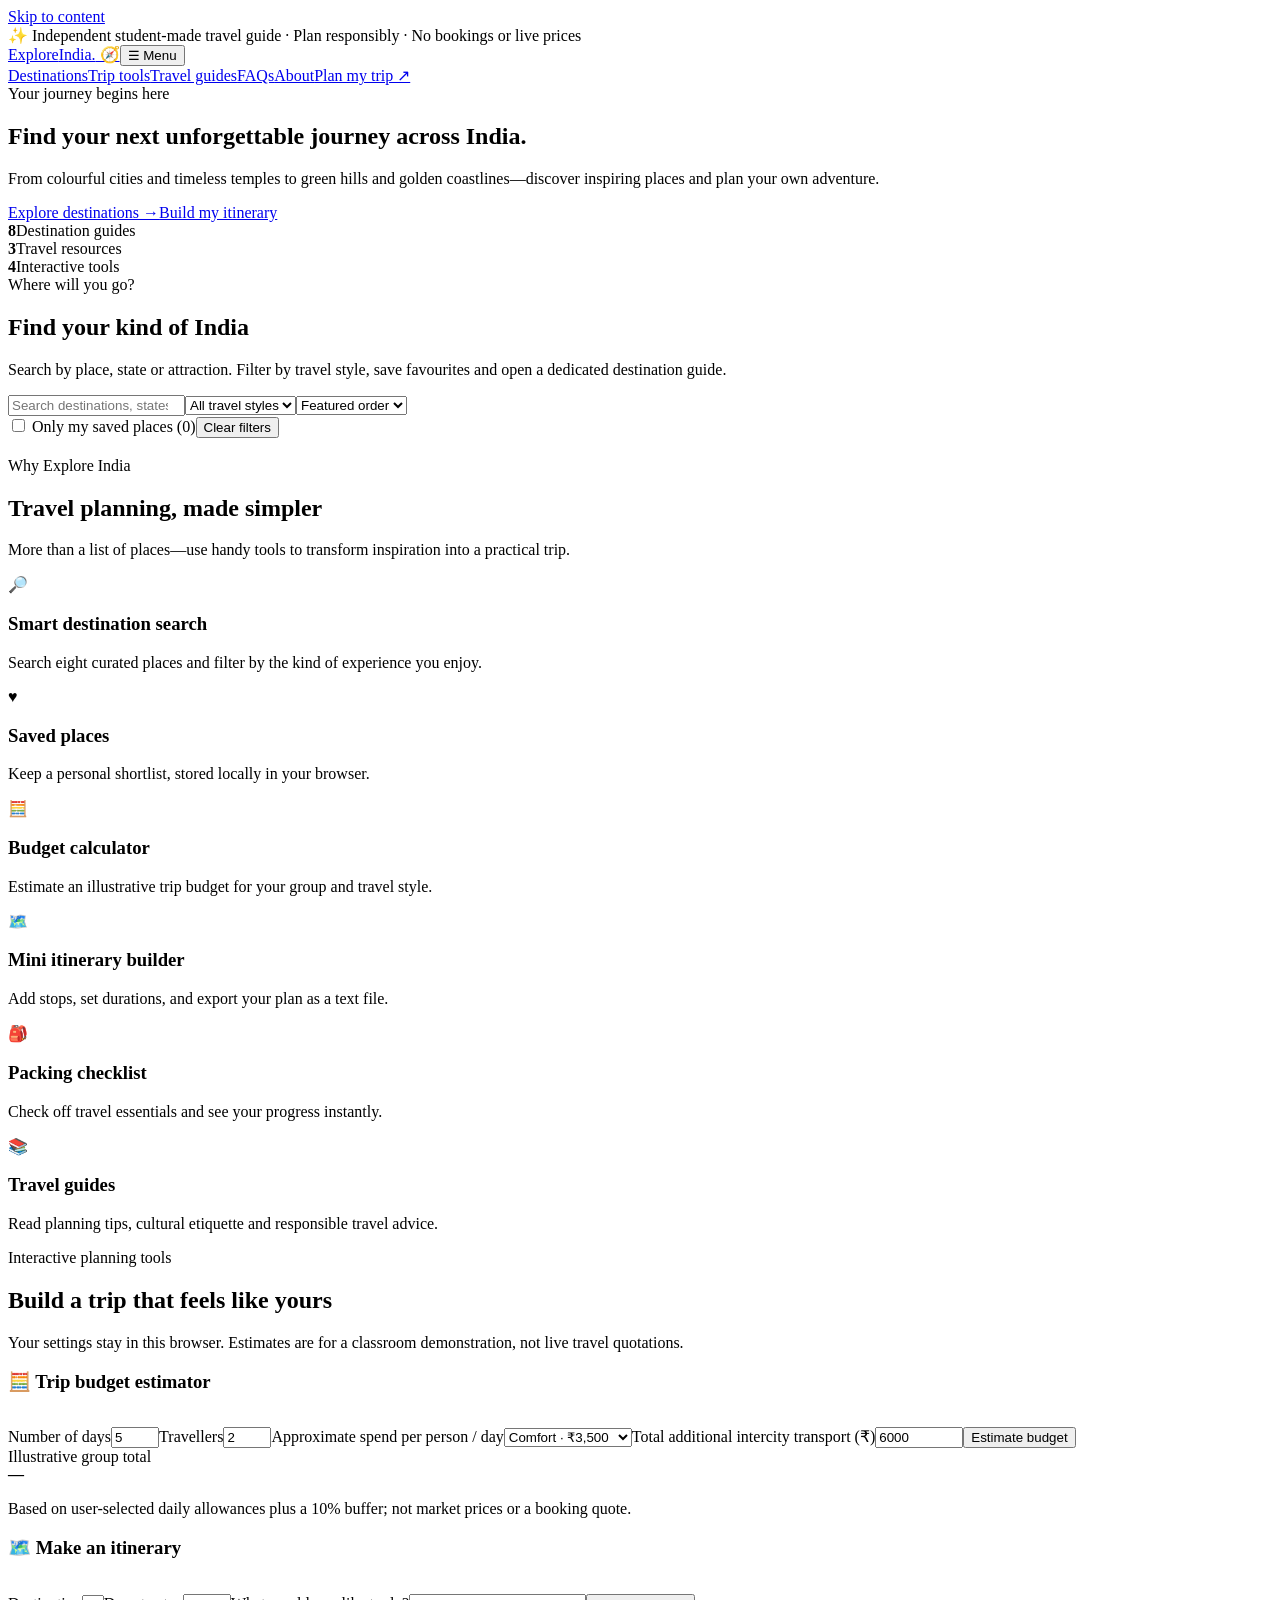
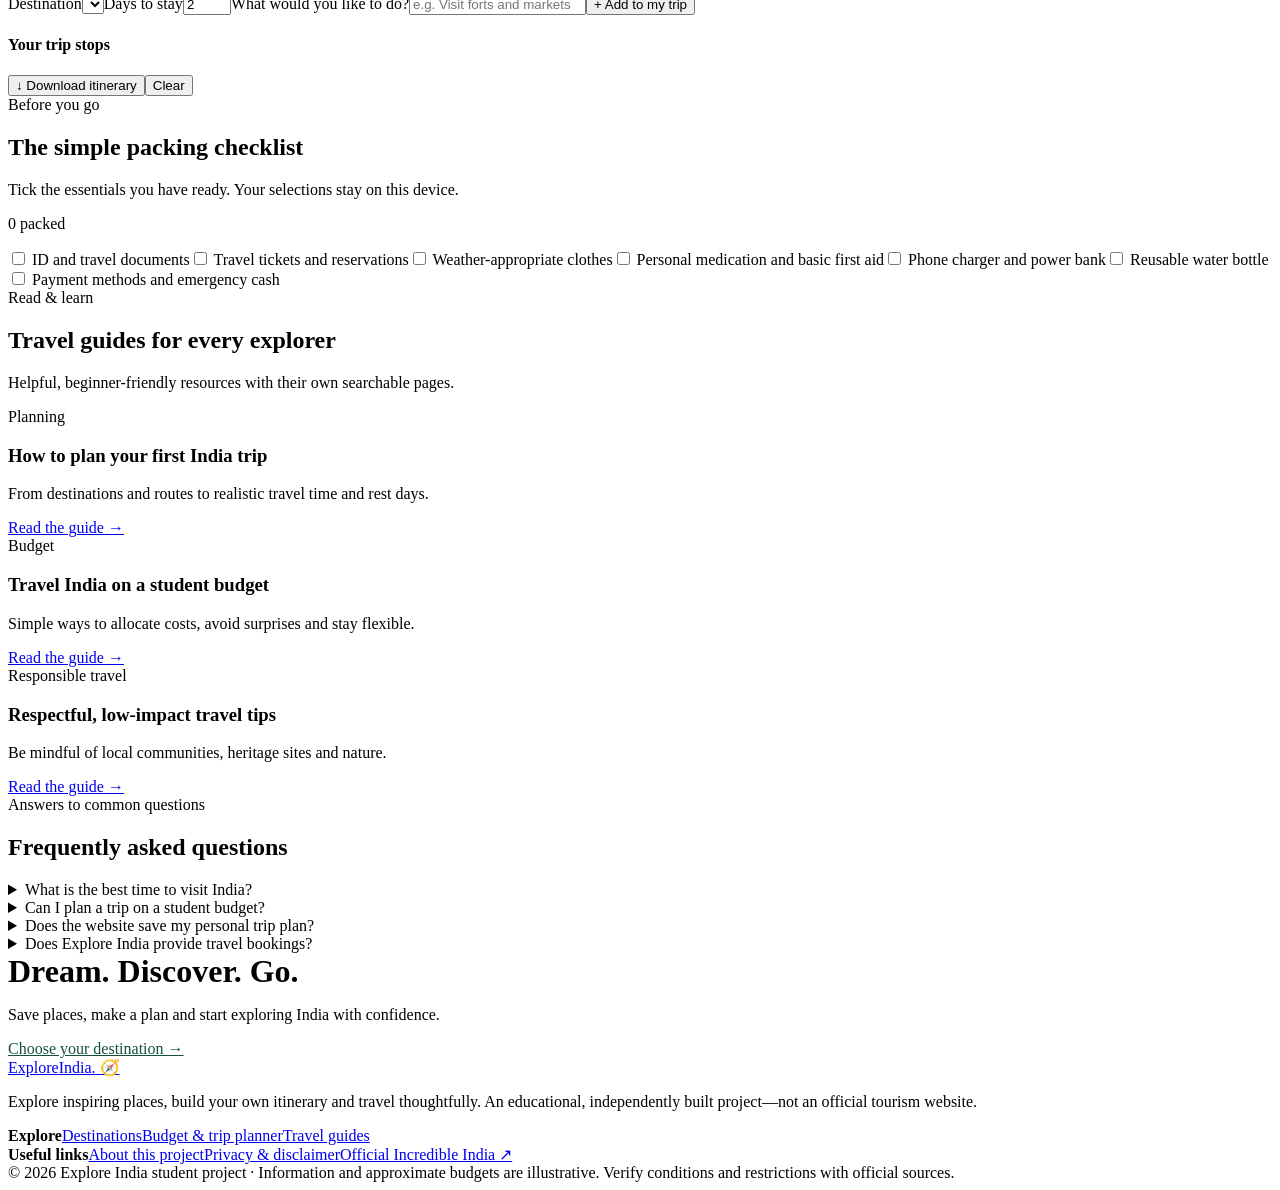
==== index.html @ f209ce66 "Add files via upload" ====
<!doctype html><html lang="en"><head><meta charset="utf-8"><meta name="viewport" content="width=device-width,initial-scale=1"><meta name="theme-color" content="#176a54"><title>Explore India – Best Places to Visit, Travel Guides &amp; Trip Planner</title><meta name="description" content="Explore India with destination guides for Jaipur, Goa, Kerala and more. Search places, save favourites, estimate trip costs and build a personalised itinerary."><meta name="robots" content="index,follow"><link rel="canonical" href="https://YOUR-USERNAME.github.io/explore-india/"><meta property="og:type" content="website"><meta property="og:title" content="Explore India – Best Places to Visit, Travel Guides &amp; Trip Planner"><meta property="og:description" content="Explore India with destination guides for Jaipur, Goa, Kerala and more. Search places, save favourites, estimate trip costs and build a personalised itinerary."><meta property="og:url" content="https://YOUR-USERNAME.github.io/explore-india/"><meta property="og:image" content="https://images.unsplash.com/photo-1524492412937-b28074a5d7da?auto=format&fit=crop&w=1200&q=80"><meta name="twitter:card" content="summary_large_image"><link rel="icon" href="assets/favicon.svg" type="image/svg+xml"><link rel="stylesheet" href="assets/style.css"><script type="application/ld+json">[{"@context": "https://schema.org", "@type": "WebSite", "name": "Explore India Travel Guide", "url": "https://YOUR-USERNAME.github.io/explore-india/", "description": "Independent student-made India travel guide with destination articles and planning tools"}, {"@context": "https://schema.org", "@type": "FAQPage", "mainEntity": [{"@type": "Question", "name": "Does Explore India provide travel bookings?", "acceptedAnswer": {"@type": "Answer", "text": "No. Explore India is an independent educational travel planning website, not a booking service."}}, {"@type": "Question", "name": "Does the website save my personal trip plan?", "acceptedAnswer": {"@type": "Answer", "text": "Saved favourites and itinerary details are stored locally in your web browser."}}]}]</script></head><body><a class="skip" href="#main">Skip to content</a><div class="topline">✨ Independent student-made travel guide · Plan responsibly · No bookings or live prices</div><header class="header"><div class="container nav"><a class="brand" href="index.html" aria-label="Explore India homepage">Explore<span>India.</span> 🧭</a><button class="nav-toggle" id="nav-toggle" aria-expanded="false" aria-controls="navlinks" aria-label="Toggle navigation">☰ Menu</button><nav class="navlinks" id="navlinks" aria-label="Main navigation"><a href="index.html#destinations">Destinations</a><a href="index.html#trip-tools">Trip tools</a><a href="index.html#guides">Travel guides</a><a href="index.html#faq">FAQs</a><a href="about.html">About</a><a href="index.html#trip-tools" class="btn small">Plan my trip ↗</a></nav></div></header><main id="main"><section class="hero"><div class="container hero-content"><span class="eyebrow">Your journey begins here</span><h1>Find your next unforgettable journey across India.</h1><p>From colourful cities and timeless temples to green hills and golden coastlines—discover inspiring places and plan your own adventure.</p><div class="hero-actions"><a class="btn" href="#destinations">Explore destinations →</a><a class="btn outline" href="#trip-tools">Build my itinerary</a></div><div class="stats"><div><strong>8</strong>Destination guides</div><div><strong>3</strong>Travel resources</div><div><strong>4</strong>Interactive tools</div></div></div></section><section class="section" id="destinations"><div class="container"><div class="eyebrow">Where will you go?</div><h2 class="section-title">Find your kind of India</h2><p class="section-sub">Search by place, state or attraction. Filter by travel style, save favourites and open a dedicated destination guide.</p><div class="toolbar"><input class="field" id="destination-search" type="search" placeholder="Search destinations, states or highlights…" aria-label="Search destinations"><select class="field" id="category-filter" aria-label="Filter travel style"><option value="all">All travel styles</option><option>Heritage</option><option>Beaches</option><option>Nature</option><option>Culture</option><option>Mountains</option></select><select class="field" id="sort-filter" aria-label="Sort destinations"><option value="default">Featured order</option><option value="az">Name A–Z</option></select></div><div class="searchline" style="margin-bottom:19px"><label><input type="checkbox" id="favorites-only"> Only my saved places (<span data-favcount>0</span>)</label><button type="button" class="btn outline small" id="clear-filters">Clear filters</button><span class="muted" id="results-count" role="status" aria-live="polite"></span></div><div class="cards" id="destination-grid" data-prefix=""></div></div></section>
<section class="section alt" id="features"><div class="container"><div class="eyebrow">Why Explore India</div><h2 class="section-title">Travel planning, made simpler</h2><p class="section-sub">More than a list of places—use handy tools to transform inspiration into a practical trip.</p><div class="feature-grid"><article class="feature"><div class="ico">🔎</div><h3>Smart destination search</h3><p>Search eight curated places and filter by the kind of experience you enjoy.</p></article><article class="feature"><div class="ico">♥</div><h3>Saved places</h3><p>Keep a personal shortlist, stored locally in your browser.</p></article><article class="feature"><div class="ico">🧮</div><h3>Budget calculator</h3><p>Estimate an illustrative trip budget for your group and travel style.</p></article><article class="feature"><div class="ico">🗺️</div><h3>Mini itinerary builder</h3><p>Add stops, set durations, and export your plan as a text file.</p></article><article class="feature"><div class="ico">🎒</div><h3>Packing checklist</h3><p>Check off travel essentials and see your progress instantly.</p></article><article class="feature"><div class="ico">📚</div><h3>Travel guides</h3><p>Read planning tips, cultural etiquette and responsible travel advice.</p></article></div></div></section>
<section class="section" id="trip-tools"><div class="container"><div class="eyebrow">Interactive planning tools</div><h2 class="section-title">Build a trip that feels like yours</h2><p class="section-sub">Your settings stay in this browser. Estimates are for a classroom demonstration, not live travel quotations.</p><div class="layout2"><div class="panel"><h3>🧮 Trip budget estimator</h3><form id="budget-form"><label for="budget-days">Number of days</label><input class="field" type="number" id="budget-days" min="1" max="60" value="5" required><label for="budget-people">Travellers</label><input class="field" type="number" id="budget-people" min="1" max="20" value="2" required><label for="budget-style">Approximate spend per person / day</label><select class="field" id="budget-style"><option value="1800">Budget · ₹1,800</option><option value="3500" selected>Comfort · ₹3,500</option><option value="6500">Premium · ₹6,500</option></select><label for="budget-travel">Total additional intercity transport (₹)</label><input class="field" type="number" id="budget-travel" min="0" max="1000000" value="6000"><button class="btn" style="margin-top:16px" type="submit">Estimate budget</button></form><div class="result" aria-live="polite"><div>Illustrative group total</div><strong id="budget-output">—</strong><p id="budget-breakdown" class="muted"></p></div><p class="mini-note">Based on user-selected daily allowances plus a 10% buffer; not market prices or a booking quote.</p></div><div class="panel"><h3>🗺️ Make an itinerary</h3><form id="plan-form"><label for="plan-place">Destination</label><select class="field" id="plan-place" required></select><label for="plan-days">Days to stay</label><input class="field" id="plan-days" type="number" min="1" max="30" value="2" required><label for="plan-note">What would you like to do?</label><input class="field" id="plan-note" type="text" maxlength="180" placeholder="e.g. Visit forts and markets"><button class="btn" style="margin-top:16px" type="submit">+ Add to my trip</button></form><h4>Your trip stops</h4><div id="plan-list" aria-live="polite"></div><div class="searchline"><button class="btn outline small" id="download-plan" type="button">↓ Download itinerary</button><button class="btn outline small" id="clear-plan" type="button">Clear</button></div></div></div></div></section>
<section class="section alt"><div class="container"><div class="layout2"><div><div class="eyebrow">Before you go</div><h2 class="section-title">The simple packing checklist</h2><p class="section-sub">Tick the essentials you have ready. Your selections stay on this device.</p><div class="progress" aria-label="Packing progress"><span id="packing-progress"></span></div><p id="packing-label" class="muted" aria-live="polite">0 packed</p></div><div class="panel stack" id="packing-list"><label class="checkitem"><input type="checkbox" value="identification"> ID and travel documents</label><label class="checkitem"><input type="checkbox" value="tickets"> Travel tickets and reservations</label><label class="checkitem"><input type="checkbox" value="clothing"> Weather-appropriate clothes</label><label class="checkitem"><input type="checkbox" value="medicine"> Personal medication and basic first aid</label><label class="checkitem"><input type="checkbox" value="charger"> Phone charger and power bank</label><label class="checkitem"><input type="checkbox" value="bottle"> Reusable water bottle</label><label class="checkitem"><input type="checkbox" value="cash"> Payment methods and emergency cash</label></div></div></div></section>
<section class="section" id="guides"><div class="container"><div class="eyebrow">Read & learn</div><h2 class="section-title">Travel guides for every explorer</h2><p class="section-sub">Helpful, beginner-friendly resources with their own searchable pages.</p><div class="guide-row"><article class="guide-card"><span class="pill">Planning</span><h3>How to plan your first India trip</h3><p>From destinations and routes to realistic travel time and rest days.</p><a class="text-link" href="guides/first-trip.html">Read the guide →</a></article><article class="guide-card"><span class="pill">Budget</span><h3>Travel India on a student budget</h3><p>Simple ways to allocate costs, avoid surprises and stay flexible.</p><a class="text-link" href="guides/budget-travel.html">Read the guide →</a></article><article class="guide-card"><span class="pill">Responsible travel</span><h3>Respectful, low-impact travel tips</h3><p>Be mindful of local communities, heritage sites and nature.</p><a class="text-link" href="guides/responsible-travel.html">Read the guide →</a></article></div></div></section>
<section class="section alt faq" id="faq"><div class="container"><div class="eyebrow">Answers to common questions</div><h2 class="section-title">Frequently asked questions</h2><details><summary>What is the best time to visit India?</summary><p>India spans many climates. Northern plains are often more comfortable in cooler months, while hill regions and the southern coast have different seasonal patterns. Always check local conditions for your exact dates.</p></details><details><summary>Can I plan a trip on a student budget?</summary><p>Yes. Plan transport early, compare accommodation, use public transport when suitable and keep an emergency buffer. Our calculator is a rough planning tool, not live pricing.</p></details><details><summary>Does the website save my personal trip plan?</summary><p>Favourites, itineraries and the packing checklist are stored on your device using browser local storage. They are not sent to a server by this website.</p></details><details><summary>Does Explore India provide travel bookings?</summary><p>No. This independent educational website offers guides and planning tools only; it does not sell tickets, hotels or tours.</p></details></div></section><section class="section"><div class="container"><div class="cta"><div><h2 style="margin:0;font-size:2rem">Dream. Discover. Go.</h2><p>Save places, make a plan and start exploring India with confidence.</p></div><a class="btn" style="background:white;color:#145040;border:0" href="#destinations">Choose your destination →</a></div></div></section></main><footer class="footer"><div class="container"><div class="footer-grid"><div><a class="brand" href="index.html">Explore<span>India.</span> 🧭</a><p>Explore inspiring places, build your own itinerary and travel thoughtfully. An educational, independently built project—not an official tourism website.</p></div><div><strong>Explore</strong><a href="index.html#destinations">Destinations</a><a href="index.html#trip-tools">Budget & trip planner</a><a href="index.html#guides">Travel guides</a></div><div><strong>Useful links</strong><a href="about.html">About this project</a><a href="privacy.html">Privacy & disclaimer</a><a href="https://www.incredibleindia.gov.in/en" target="_blank" rel="noopener noreferrer">Official Incredible India ↗</a></div></div><div class="footer-end">© 2026 Explore India student project · Information and approximate budgets are illustrative. Verify conditions and restrictions with official sources.</div></div></footer><script defer src="assets/app.js"></script></body></html>
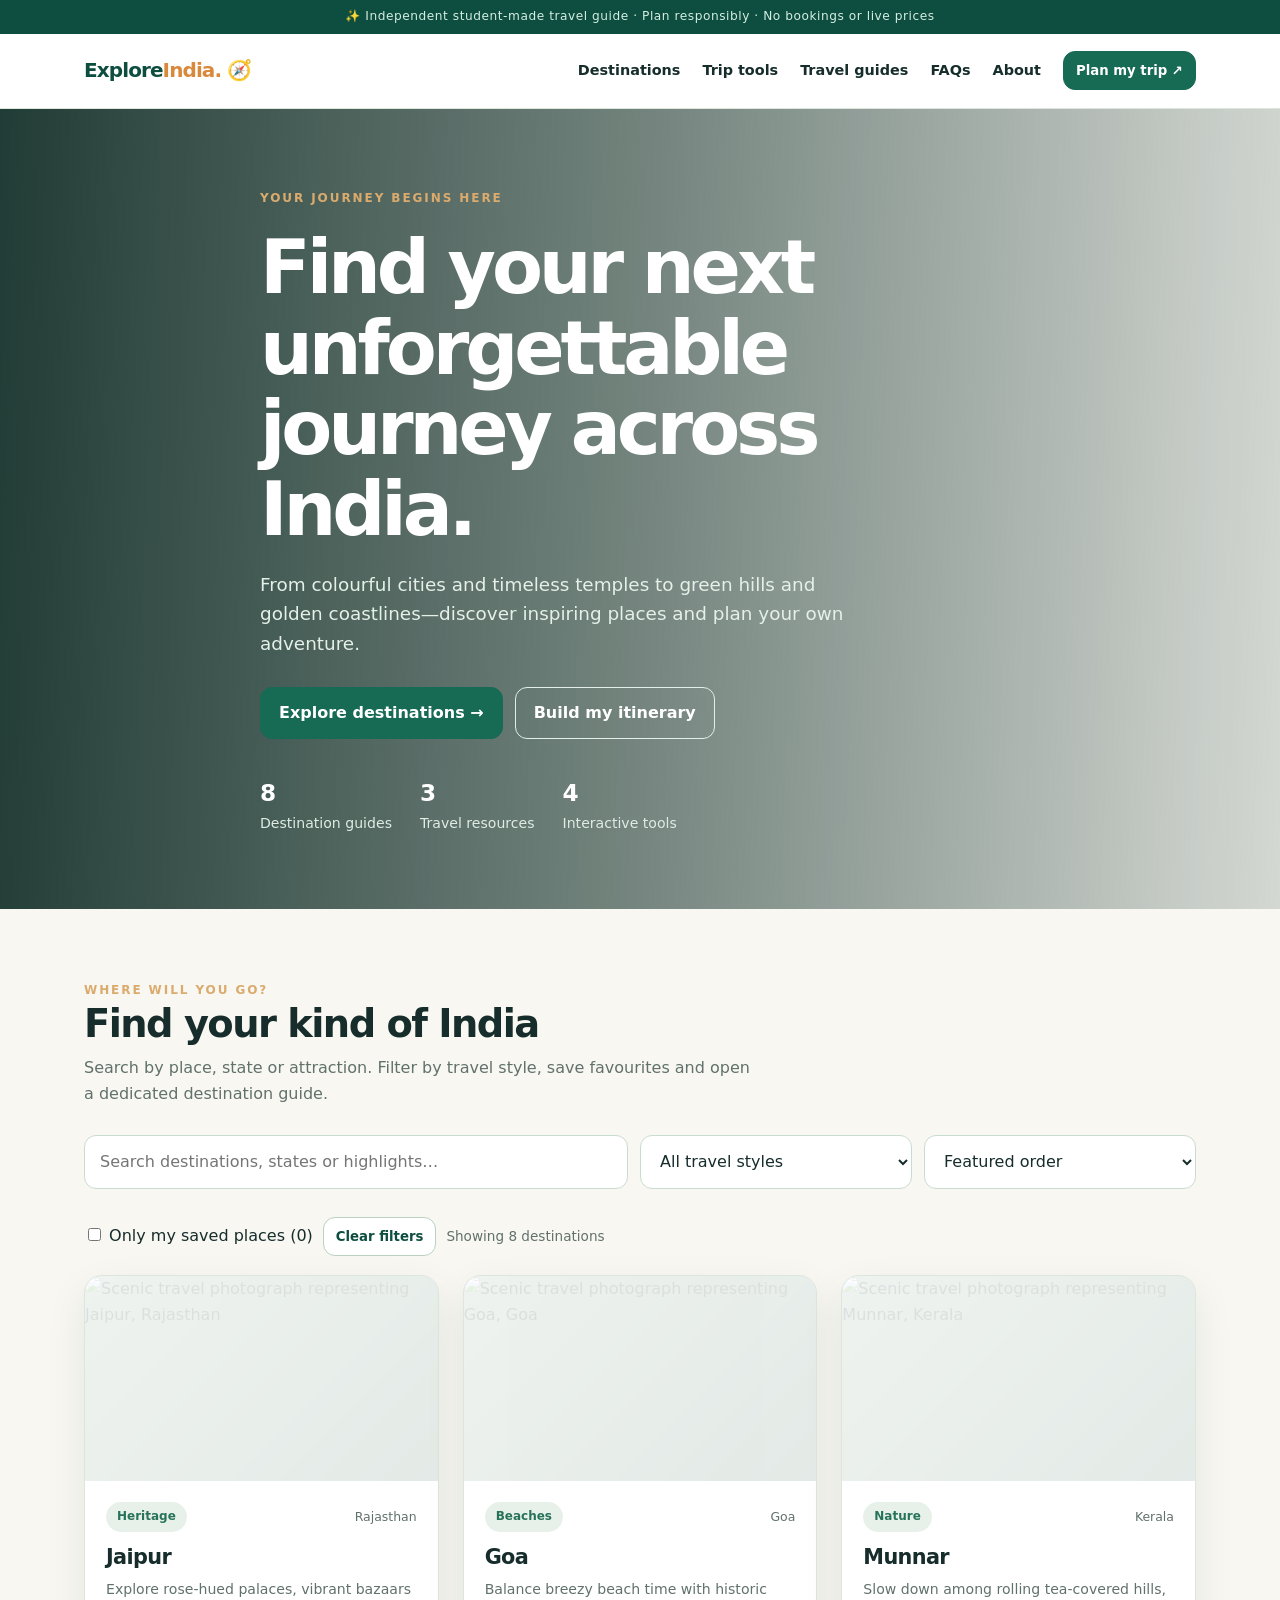
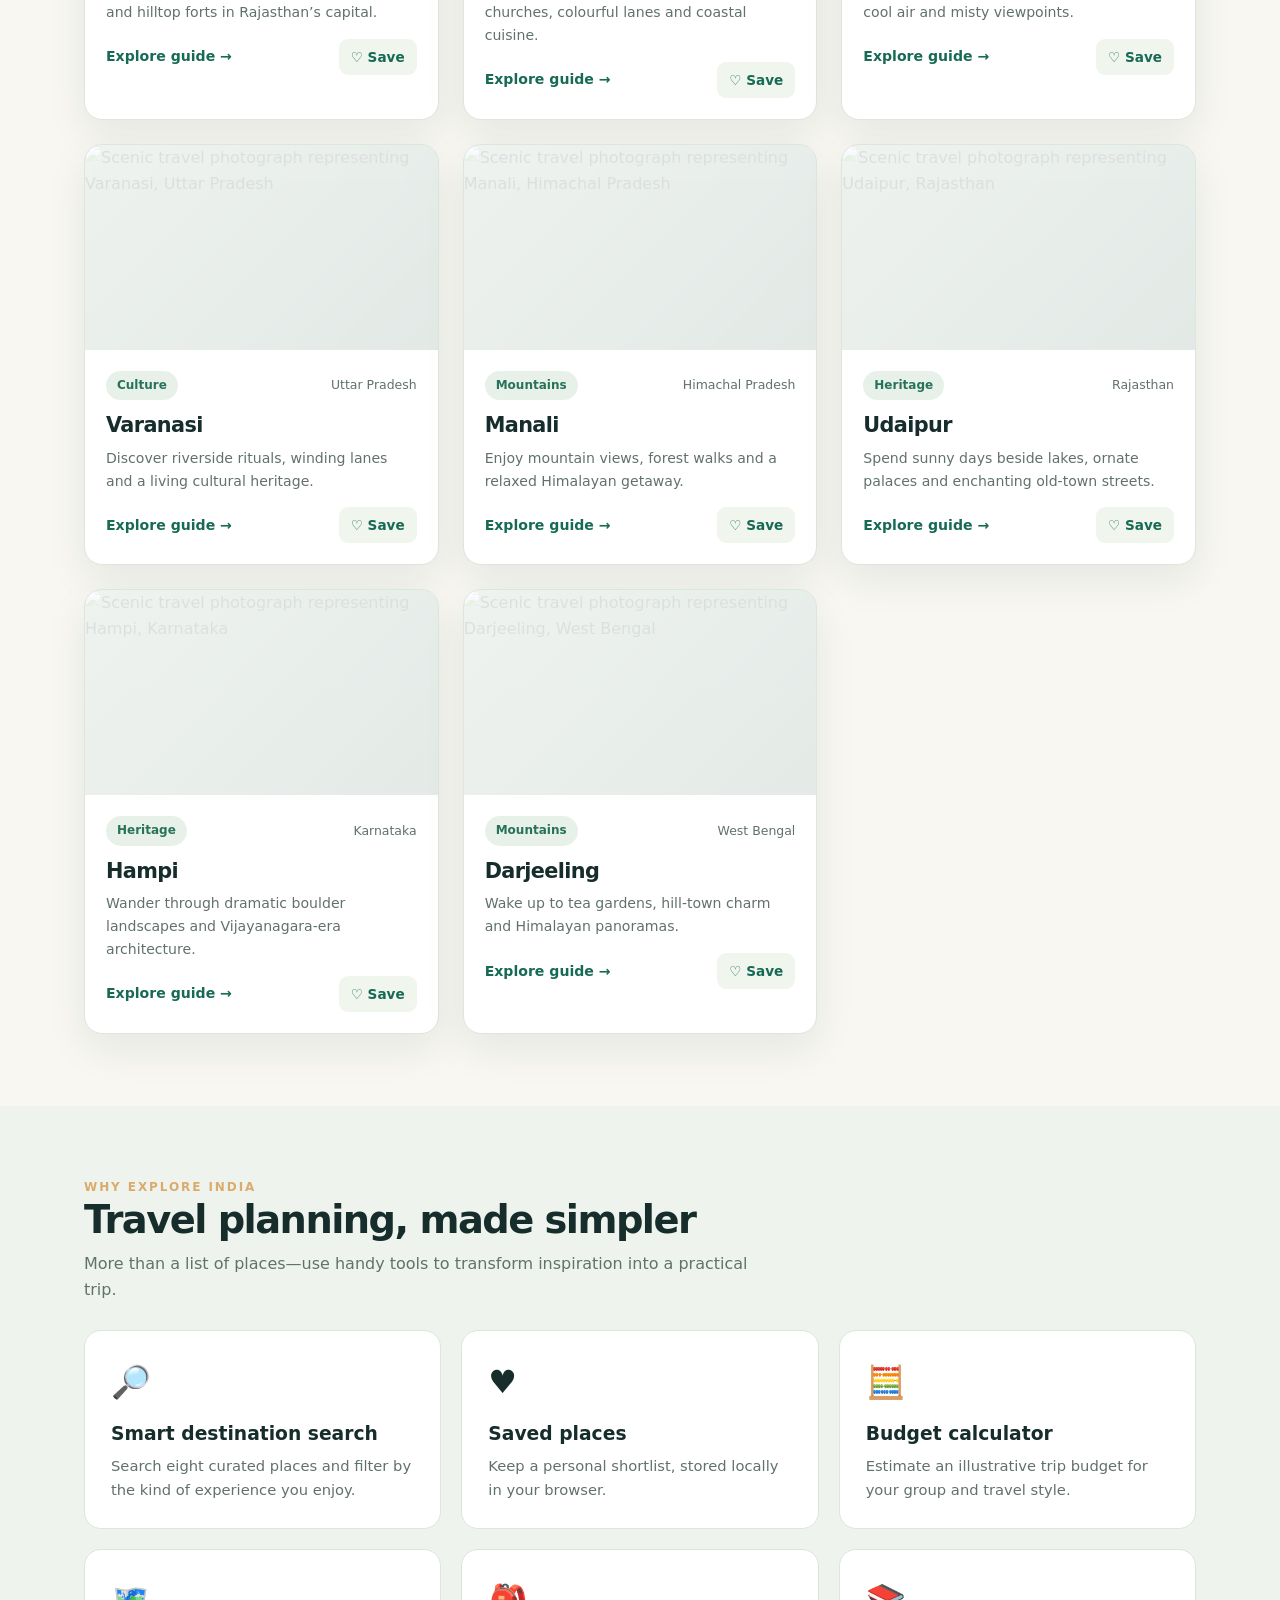
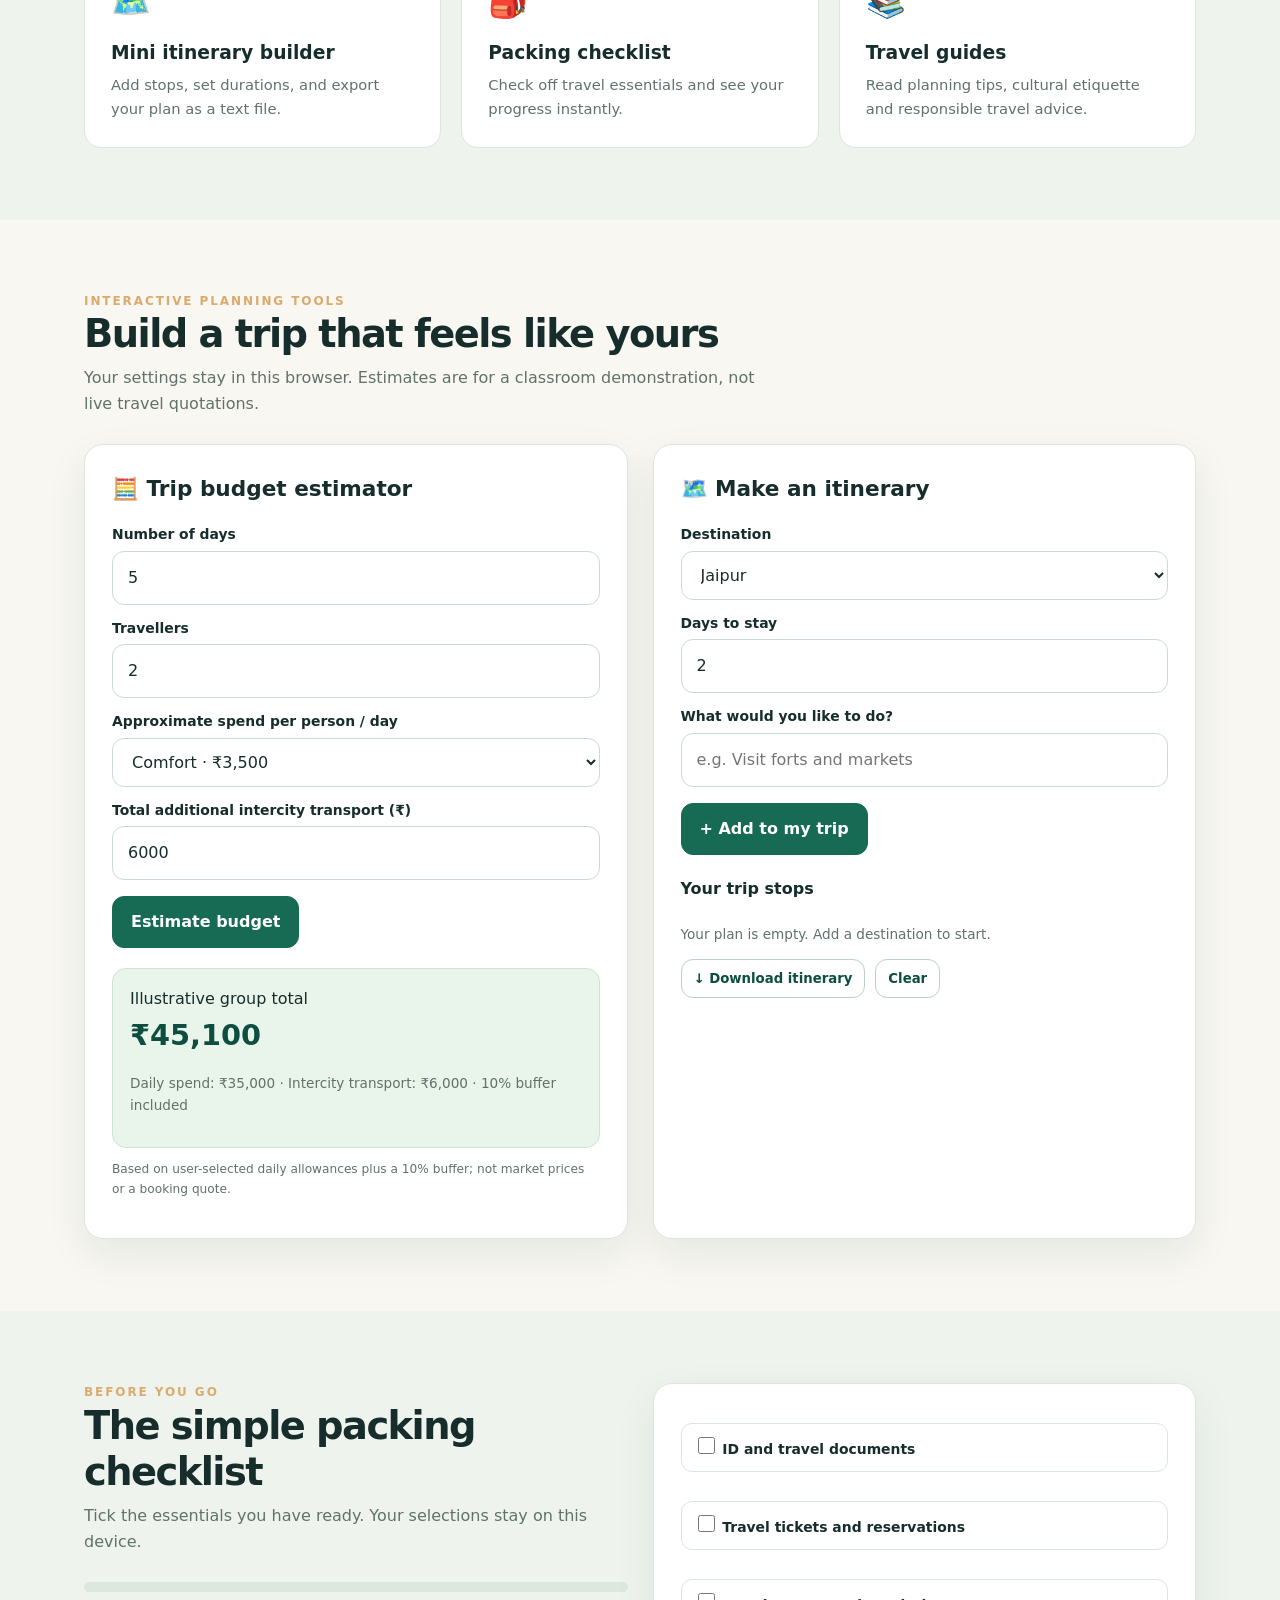
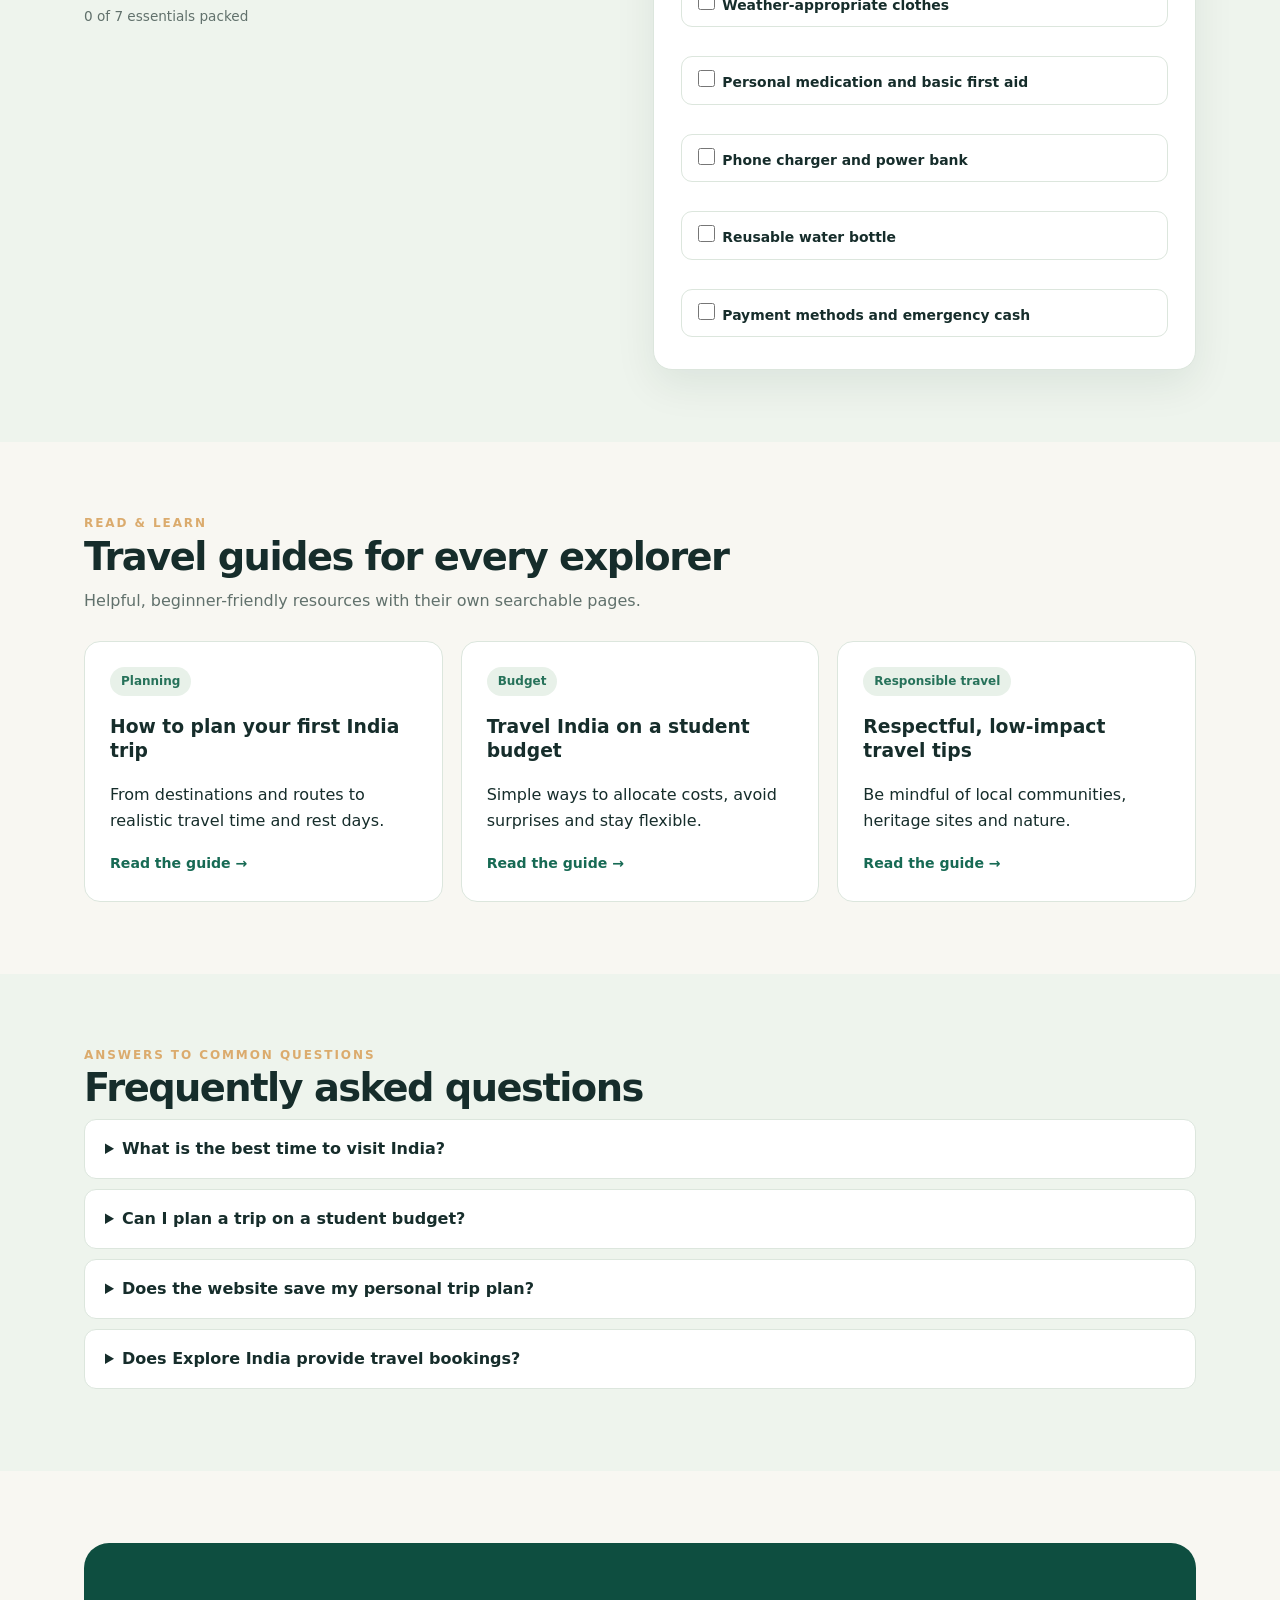
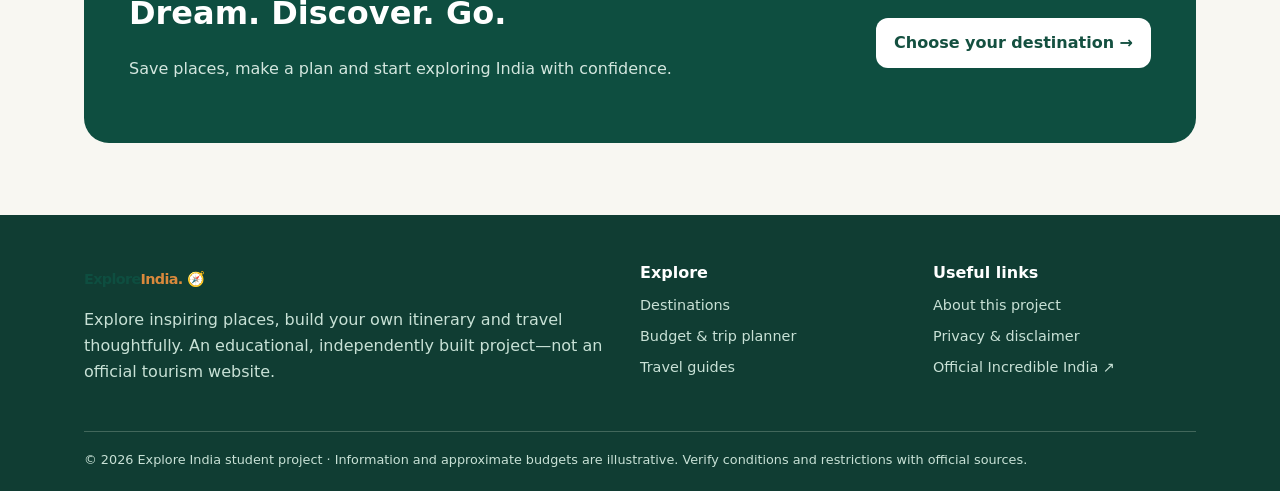
==== commit b3122715: "Update index.html" ====
--- a/index.html
+++ b/index.html
@@ -1,6 +1,18 @@
-<!doctype html><html lang="en"><head><meta charset="utf-8"><meta name="viewport" content="width=device-width,initial-scale=1"><meta name="theme-color" content="#176a54"><title>Explore India – Best Places to Visit, Travel Guides &amp; Trip Planner</title><meta name="description" content="Explore India with destination guides for Jaipur, Goa, Kerala and more. Search places, save favourites, estimate trip costs and build a personalised itinerary."><meta name="robots" content="index,follow"><link rel="canonical" href="https://YOUR-USERNAME.github.io/explore-india/"><meta property="og:type" content="website"><meta property="og:title" content="Explore India – Best Places to Visit, Travel Guides &amp; Trip Planner"><meta property="og:description" content="Explore India with destination guides for Jaipur, Goa, Kerala and more. Search places, save favourites, estimate trip costs and build a personalised itinerary."><meta property="og:url" content="https://YOUR-USERNAME.github.io/explore-india/"><meta property="og:image" content="https://images.unsplash.com/photo-1524492412937-b28074a5d7da?auto=format&fit=crop&w=1200&q=80"><meta name="twitter:card" content="summary_large_image"><link rel="icon" href="assets/favicon.svg" type="image/svg+xml"><link rel="stylesheet" href="assets/style.css"><script type="application/ld+json">[{"@context": "https://schema.org", "@type": "WebSite", "name": "Explore India Travel Guide", "url": "https://YOUR-USERNAME.github.io/explore-india/", "description": "Independent student-made India travel guide with destination articles and planning tools"}, {"@context": "https://schema.org", "@type": "FAQPage", "mainEntity": [{"@type": "Question", "name": "Does Explore India provide travel bookings?", "acceptedAnswer": {"@type": "Answer", "text": "No. Explore India is an independent educational travel planning website, not a booking service."}}, {"@type": "Question", "name": "Does the website save my personal trip plan?", "acceptedAnswer": {"@type": "Answer", "text": "Saved favourites and itinerary details are stored locally in your web browser."}}]}]</script></head><body><a class="skip" href="#main">Skip to content</a><div class="topline">✨ Independent student-made travel guide · Plan responsibly · No bookings or live prices</div><header class="header"><div class="container nav"><a class="brand" href="index.html" aria-label="Explore India homepage">Explore<span>India.</span> 🧭</a><button class="nav-toggle" id="nav-toggle" aria-expanded="false" aria-controls="navlinks" aria-label="Toggle navigation">☰ Menu</button><nav class="navlinks" id="navlinks" aria-label="Main navigation"><a href="index.html#destinations">Destinations</a><a href="index.html#trip-tools">Trip tools</a><a href="index.html#guides">Travel guides</a><a href="index.html#faq">FAQs</a><a href="about.html">About</a><a href="index.html#trip-tools" class="btn small">Plan my trip ↗</a></nav></div></header><main id="main"><section class="hero"><div class="container hero-content"><span class="eyebrow">Your journey begins here</span><h1>Find your next unforgettable journey across India.</h1><p>From colourful cities and timeless temples to green hills and golden coastlines—discover inspiring places and plan your own adventure.</p><div class="hero-actions"><a class="btn" href="#destinations">Explore destinations →</a><a class="btn outline" href="#trip-tools">Build my itinerary</a></div><div class="stats"><div><strong>8</strong>Destination guides</div><div><strong>3</strong>Travel resources</div><div><strong>4</strong>Interactive tools</div></div></div></section><section class="section" id="destinations"><div class="container"><div class="eyebrow">Where will you go?</div><h2 class="section-title">Find your kind of India</h2><p class="section-sub">Search by place, state or attraction. Filter by travel style, save favourites and open a dedicated destination guide.</p><div class="toolbar"><input class="field" id="destination-search" type="search" placeholder="Search destinations, states or highlights…" aria-label="Search destinations"><select class="field" id="category-filter" aria-label="Filter travel style"><option value="all">All travel styles</option><option>Heritage</option><option>Beaches</option><option>Nature</option><option>Culture</option><option>Mountains</option></select><select class="field" id="sort-filter" aria-label="Sort destinations"><option value="default">Featured order</option><option value="az">Name A–Z</option></select></div><div class="searchline" style="margin-bottom:19px"><label><input type="checkbox" id="favorites-only"> Only my saved places (<span data-favcount>0</span>)</label><button type="button" class="btn outline small" id="clear-filters">Clear filters</button><span class="muted" id="results-count" role="status" aria-live="polite"></span></div><div class="cards" id="destination-grid" data-prefix=""></div></div></section>
+<!doctype html>
+<html lang="en">
+<head>
+<!-- Google Analytics 4 - Explore India -->
+<script async src="https://www.googletagmanager.com/gtag/js?id=G-4T55K9PLF1"></script>
+<script>
+  window.dataLayer = window.dataLayer || [];
+  function gtag(){dataLayer.push(arguments);}
+  gtag('js', new Date());
+
+  gtag('config', 'G-4T55K9PLF1');
+</script>
+<meta charset="utf-8"><meta name="viewport" content="width=device-width,initial-scale=1"><meta name="theme-color" content="#176a54"><title>Explore India – Best Places to Visit, Travel Guides &amp; Trip Planner</title><meta name="description" content="Explore India with destination guides for Jaipur, Goa, Kerala and more. Search places, save favourites, estimate trip costs and build a personalised itinerary."><meta name="robots" content="index,follow"><link rel="canonical" href="https://YOUR-USERNAME.github.io/explore-india/"><meta property="og:type" content="website"><meta property="og:title" content="Explore India – Best Places to Visit, Travel Guides &amp; Trip Planner"><meta property="og:description" content="Explore India with destination guides for Jaipur, Goa, Kerala and more. Search places, save favourites, estimate trip costs and build a personalised itinerary."><meta property="og:url" content="https://YOUR-USERNAME.github.io/explore-india/"><meta property="og:image" content="https://images.unsplash.com/photo-1524492412937-b28074a5d7da?auto=format&fit=crop&w=1200&q=80"><meta name="twitter:card" content="summary_large_image"><link rel="icon" href="assets/favicon.svg" type="image/svg+xml"><link rel="stylesheet" href="assets/style.css"><script type="application/ld+json">[{"@context": "https://schema.org", "@type": "WebSite", "name": "Explore India Travel Guide", "url": "https://YOUR-USERNAME.github.io/explore-india/", "description": "Independent student-made India travel guide with destination articles and planning tools"}, {"@context": "https://schema.org", "@type": "FAQPage", "mainEntity": [{"@type": "Question", "name": "Does Explore India provide travel bookings?", "acceptedAnswer": {"@type": "Answer", "text": "No. Explore India is an independent educational travel planning website, not a booking service."}}, {"@type": "Question", "name": "Does the website save my personal trip plan?", "acceptedAnswer": {"@type": "Answer", "text": "Saved favourites and itinerary details are stored locally in your web browser."}}]}]</script></head><body><a class="skip" href="#main">Skip to content</a><div class="topline">✨ Independent student-made travel guide · Plan responsibly · No bookings or live prices</div><header class="header"><div class="container nav"><a class="brand" href="index.html" aria-label="Explore India homepage">Explore<span>India.</span> 🧭</a><button class="nav-toggle" id="nav-toggle" aria-expanded="false" aria-controls="navlinks" aria-label="Toggle navigation">☰ Menu</button><nav class="navlinks" id="navlinks" aria-label="Main navigation"><a href="index.html#destinations">Destinations</a><a href="index.html#trip-tools">Trip tools</a><a href="index.html#guides">Travel guides</a><a href="index.html#faq">FAQs</a><a href="about.html">About</a><a href="index.html#trip-tools" class="btn small">Plan my trip ↗</a></nav></div></header><main id="main"><section class="hero"><div class="container hero-content"><span class="eyebrow">Your journey begins here</span><h1>Find your next unforgettable journey across India.</h1><p>From colourful cities and timeless temples to green hills and golden coastlines—discover inspiring places and plan your own adventure.</p><div class="hero-actions"><a class="btn" href="#destinations">Explore destinations →</a><a class="btn outline" href="#trip-tools">Build my itinerary</a></div><div class="stats"><div><strong>8</strong>Destination guides</div><div><strong>3</strong>Travel resources</div><div><strong>4</strong>Interactive tools</div></div></div></section><section class="section" id="destinations"><div class="container"><div class="eyebrow">Where will you go?</div><h2 class="section-title">Find your kind of India</h2><p class="section-sub">Search by place, state or attraction. Filter by travel style, save favourites and open a dedicated destination guide.</p><div class="toolbar"><input class="field" id="destination-search" type="search" placeholder="Search destinations, states or highlights…" aria-label="Search destinations"><select class="field" id="category-filter" aria-label="Filter travel style"><option value="all">All travel styles</option><option>Heritage</option><option>Beaches</option><option>Nature</option><option>Culture</option><option>Mountains</option></select><select class="field" id="sort-filter" aria-label="Sort destinations"><option value="default">Featured order</option><option value="az">Name A–Z</option></select></div><div class="searchline" style="margin-bottom:19px"><label><input type="checkbox" id="favorites-only"> Only my saved places (<span data-favcount>0</span>)</label><button type="button" class="btn outline small" id="clear-filters">Clear filters</button><span class="muted" id="results-count" role="status" aria-live="polite"></span></div><div class="cards" id="destination-grid" data-prefix=""></div></div></section>
 <section class="section alt" id="features"><div class="container"><div class="eyebrow">Why Explore India</div><h2 class="section-title">Travel planning, made simpler</h2><p class="section-sub">More than a list of places—use handy tools to transform inspiration into a practical trip.</p><div class="feature-grid"><article class="feature"><div class="ico">🔎</div><h3>Smart destination search</h3><p>Search eight curated places and filter by the kind of experience you enjoy.</p></article><article class="feature"><div class="ico">♥</div><h3>Saved places</h3><p>Keep a personal shortlist, stored locally in your browser.</p></article><article class="feature"><div class="ico">🧮</div><h3>Budget calculator</h3><p>Estimate an illustrative trip budget for your group and travel style.</p></article><article class="feature"><div class="ico">🗺️</div><h3>Mini itinerary builder</h3><p>Add stops, set durations, and export your plan as a text file.</p></article><article class="feature"><div class="ico">🎒</div><h3>Packing checklist</h3><p>Check off travel essentials and see your progress instantly.</p></article><article class="feature"><div class="ico">📚</div><h3>Travel guides</h3><p>Read planning tips, cultural etiquette and responsible travel advice.</p></article></div></div></section>
 <section class="section" id="trip-tools"><div class="container"><div class="eyebrow">Interactive planning tools</div><h2 class="section-title">Build a trip that feels like yours</h2><p class="section-sub">Your settings stay in this browser. Estimates are for a classroom demonstration, not live travel quotations.</p><div class="layout2"><div class="panel"><h3>🧮 Trip budget estimator</h3><form id="budget-form"><label for="budget-days">Number of days</label><input class="field" type="number" id="budget-days" min="1" max="60" value="5" required><label for="budget-people">Travellers</label><input class="field" type="number" id="budget-people" min="1" max="20" value="2" required><label for="budget-style">Approximate spend per person / day</label><select class="field" id="budget-style"><option value="1800">Budget · ₹1,800</option><option value="3500" selected>Comfort · ₹3,500</option><option value="6500">Premium · ₹6,500</option></select><label for="budget-travel">Total additional intercity transport (₹)</label><input class="field" type="number" id="budget-travel" min="0" max="1000000" value="6000"><button class="btn" style="margin-top:16px" type="submit">Estimate budget</button></form><div class="result" aria-live="polite"><div>Illustrative group total</div><strong id="budget-output">—</strong><p id="budget-breakdown" class="muted"></p></div><p class="mini-note">Based on user-selected daily allowances plus a 10% buffer; not market prices or a booking quote.</p></div><div class="panel"><h3>🗺️ Make an itinerary</h3><form id="plan-form"><label for="plan-place">Destination</label><select class="field" id="plan-place" required></select><label for="plan-days">Days to stay</label><input class="field" id="plan-days" type="number" min="1" max="30" value="2" required><label for="plan-note">What would you like to do?</label><input class="field" id="plan-note" type="text" maxlength="180" placeholder="e.g. Visit forts and markets"><button class="btn" style="margin-top:16px" type="submit">+ Add to my trip</button></form><h4>Your trip stops</h4><div id="plan-list" aria-live="polite"></div><div class="searchline"><button class="btn outline small" id="download-plan" type="button">↓ Download itinerary</button><button class="btn outline small" id="clear-plan" type="button">Clear</button></div></div></div></div></section>
 <section class="section alt"><div class="container"><div class="layout2"><div><div class="eyebrow">Before you go</div><h2 class="section-title">The simple packing checklist</h2><p class="section-sub">Tick the essentials you have ready. Your selections stay on this device.</p><div class="progress" aria-label="Packing progress"><span id="packing-progress"></span></div><p id="packing-label" class="muted" aria-live="polite">0 packed</p></div><div class="panel stack" id="packing-list"><label class="checkitem"><input type="checkbox" value="identification"> ID and travel documents</label><label class="checkitem"><input type="checkbox" value="tickets"> Travel tickets and reservations</label><label class="checkitem"><input type="checkbox" value="clothing"> Weather-appropriate clothes</label><label class="checkitem"><input type="checkbox" value="medicine"> Personal medication and basic first aid</label><label class="checkitem"><input type="checkbox" value="charger"> Phone charger and power bank</label><label class="checkitem"><input type="checkbox" value="bottle"> Reusable water bottle</label><label class="checkitem"><input type="checkbox" value="cash"> Payment methods and emergency cash</label></div></div></div></section>
 <section class="section" id="guides"><div class="container"><div class="eyebrow">Read & learn</div><h2 class="section-title">Travel guides for every explorer</h2><p class="section-sub">Helpful, beginner-friendly resources with their own searchable pages.</p><div class="guide-row"><article class="guide-card"><span class="pill">Planning</span><h3>How to plan your first India trip</h3><p>From destinations and routes to realistic travel time and rest days.</p><a class="text-link" href="guides/first-trip.html">Read the guide →</a></article><article class="guide-card"><span class="pill">Budget</span><h3>Travel India on a student budget</h3><p>Simple ways to allocate costs, avoid surprises and stay flexible.</p><a class="text-link" href="guides/budget-travel.html">Read the guide →</a></article><article class="guide-card"><span class="pill">Responsible travel</span><h3>Respectful, low-impact travel tips</h3><p>Be mindful of local communities, heritage sites and nature.</p><a class="text-link" href="guides/responsible-travel.html">Read the guide →</a></article></div></div></section>
-<section class="section alt faq" id="faq"><div class="container"><div class="eyebrow">Answers to common questions</div><h2 class="section-title">Frequently asked questions</h2><details><summary>What is the best time to visit India?</summary><p>India spans many climates. Northern plains are often more comfortable in cooler months, while hill regions and the southern coast have different seasonal patterns. Always check local conditions for your exact dates.</p></details><details><summary>Can I plan a trip on a student budget?</summary><p>Yes. Plan transport early, compare accommodation, use public transport when suitable and keep an emergency buffer. Our calculator is a rough planning tool, not live pricing.</p></details><details><summary>Does the website save my personal trip plan?</summary><p>Favourites, itineraries and the packing checklist are stored on your device using browser local storage. They are not sent to a server by this website.</p></details><details><summary>Does Explore India provide travel bookings?</summary><p>No. This independent educational website offers guides and planning tools only; it does not sell tickets, hotels or tours.</p></details></div></section><section class="section"><div class="container"><div class="cta"><div><h2 style="margin:0;font-size:2rem">Dream. Discover. Go.</h2><p>Save places, make a plan and start exploring India with confidence.</p></div><a class="btn" style="background:white;color:#145040;border:0" href="#destinations">Choose your destination →</a></div></div></section></main><footer class="footer"><div class="container"><div class="footer-grid"><div><a class="brand" href="index.html">Explore<span>India.</span> 🧭</a><p>Explore inspiring places, build your own itinerary and travel thoughtfully. An educational, independently built project—not an official tourism website.</p></div><div><strong>Explore</strong><a href="index.html#destinations">Destinations</a><a href="index.html#trip-tools">Budget & trip planner</a><a href="index.html#guides">Travel guides</a></div><div><strong>Useful links</strong><a href="about.html">About this project</a><a href="privacy.html">Privacy & disclaimer</a><a href="https://www.incredibleindia.gov.in/en" target="_blank" rel="noopener noreferrer">Official Incredible India ↗</a></div></div><div class="footer-end">© 2026 Explore India student project · Information and approximate budgets are illustrative. Verify conditions and restrictions with official sources.</div></div></footer><script defer src="assets/app.js"></script></body></html>+<section class="section alt faq" id="faq"><div class="container"><div class="eyebrow">Answers to common questions</div><h2 class="section-title">Frequently asked questions</h2><details><summary>What is the best time to visit India?</summary><p>India spans many climates. Northern plains are often more comfortable in cooler months, while hill regions and the southern coast have different seasonal patterns. Always check local conditions for your exact dates.</p></details><details><summary>Can I plan a trip on a student budget?</summary><p>Yes. Plan transport early, compare accommodation, use public transport when suitable and keep an emergency buffer. Our calculator is a rough planning tool, not live pricing.</p></details><details><summary>Does the website save my personal trip plan?</summary><p>Favourites, itineraries and the packing checklist are stored on your device using browser local storage. They are not sent to a server by this website.</p></details><details><summary>Does Explore India provide travel bookings?</summary><p>No. This independent educational website offers guides and planning tools only; it does not sell tickets, hotels or tours.</p></details></div></section><section class="section"><div class="container"><div class="cta"><div><h2 style="margin:0;font-size:2rem">Dream. Discover. Go.</h2><p>Save places, make a plan and start exploring India with confidence.</p></div><a class="btn" style="background:white;color:#145040;border:0" href="#destinations">Choose your destination →</a></div></div></section></main><footer class="footer"><div class="container"><div class="footer-grid"><div><a class="brand" href="index.html">Explore<span>India.</span> 🧭</a><p>Explore inspiring places, build your own itinerary and travel thoughtfully. An educational, independently built project—not an official tourism website.</p></div><div><strong>Explore</strong><a href="index.html#destinations">Destinations</a><a href="index.html#trip-tools">Budget & trip planner</a><a href="index.html#guides">Travel guides</a></div><div><strong>Useful links</strong><a href="about.html">About this project</a><a href="privacy.html">Privacy & disclaimer</a><a href="https://www.incredibleindia.gov.in/en" target="_blank" rel="noopener noreferrer">Official Incredible India ↗</a></div></div><div class="footer-end">© 2026 Explore India student project · Information and approximate budgets are illustrative. Verify conditions and restrictions with official sources.</div></div></footer><script defer src="assets/app.js"></script></body></html>
--- a/assets/style.css
+++ b/assets/style.css
@@ -0,0 +1,2 @@
+
+:root{--bg:#f8f7f2;--paper:#fff;--ink:#162d2b;--muted:#61716c;--green:#176a54;--green2:#0e4e40;--orange:#ed9e50;--line:#dce6dd;--shadow:0 15px 40px rgba(19,53,44,.08)}*{box-sizing:border-box}html{scroll-behavior:smooth}body{margin:0;background:var(--bg);color:var(--ink);font-family:Inter,system-ui,-apple-system,BlinkMacSystemFont,'Segoe UI',sans-serif;line-height:1.62}a{color:inherit;text-decoration:none}button,input,select,textarea{font:inherit}button{cursor:pointer}img{display:block;max-width:100%}button:focus-visible,a:focus-visible,input:focus-visible,select:focus-visible,textarea:focus-visible{outline:3px solid var(--orange);outline-offset:3px}.skip{position:absolute;left:-1000px;top:0;background:white;padding:10px;z-index:999}.skip:focus{left:10px}.container{max-width:1160px;margin:auto;padding:0 24px}.topline{background:var(--green2);color:#d4eee2;text-align:center;font-size:.76rem;letter-spacing:.045em;padding:7px 12px}.header{background:#fff;position:sticky;top:0;z-index:100;border-bottom:1px solid var(--line)}.nav{display:flex;align-items:center;justify-content:space-between;min-height:74px;gap:16px}.brand{font-weight:850;font-size:1.25rem;letter-spacing:-.045em;color:var(--green2)}.brand span{color:#d9893c}.navlinks{display:flex;align-items:center;gap:22px;font-size:.9rem;font-weight:650}.navlinks a:hover,.footer a:hover{text-decoration:underline}.nav-toggle{display:none;background:#edf4ee;border:0;border-radius:10px;padding:10px}.btn{display:inline-flex;align-items:center;justify-content:center;gap:8px;background:var(--green);color:white;border:1px solid var(--green);border-radius:12px;padding:12px 18px;font-weight:750;transition:transform .2s,background .2s}.btn:hover{background:var(--green2);transform:translateY(-1px)}.btn.outline{color:var(--green2);background:white;border-color:#bad1c3}.btn.outline:hover{background:#edf5ed}.btn.small{padding:8px 12px;font-size:.83rem}.hero{position:relative;min-height:550px;display:grid;align-items:center;color:white;background:linear-gradient(92deg,rgba(10,40,33,.9),rgba(10,40,33,.55) 51%,rgba(10,40,33,.15)),url('https://images.unsplash.com/photo-1524492412937-b28074a5d7da?auto=format&fit=crop&w=1800&q=85') center 56%/cover}.hero-content{max-width:760px;padding:75px 0}.eyebrow{text-transform:uppercase;letter-spacing:.16em;font-size:.75rem;font-weight:850;color:#dbab6d}.hero h1{font-size:clamp(2.5rem,5.8vw,4.8rem);line-height:1.09;letter-spacing:-.055em;margin:18px 0}.hero p{font-size:1.15rem;max-width:590px;color:#e4f0e8}.hero-actions{display:flex;flex-wrap:wrap;gap:12px;margin-top:28px}.hero .outline{background:transparent;color:white;border-color:#e2efea}.pill{display:inline-block;border-radius:999px;background:#e8f1e9;color:#27725a;font-size:.75rem;padding:5px 11px;font-weight:750}.stats{display:flex;gap:28px;margin-top:35px;color:#dfece3;font-size:.88rem}.stats strong{display:block;font-size:1.45rem;color:white}.section{padding:72px 0}.section.alt{background:#eef4ed}.section-title{margin:0 0 8px;font-size:clamp(1.8rem,3vw,2.65rem);line-height:1.2;letter-spacing:-.04em}.section-sub{margin:0 0 27px;color:var(--muted);max-width:680px}.toolbar{display:grid;grid-template-columns:2fr 1fr 1fr;gap:12px;margin:28px 0}.field{padding:13px 15px;border:1px solid #cadbcf;border-radius:12px;background:white;width:100%;color:var(--ink)}.cards{display:grid;grid-template-columns:repeat(3,minmax(0,1fr));gap:24px}.card{background:white;border-radius:18px;overflow:hidden;box-shadow:var(--shadow);border:1px solid var(--line);transition:transform .2s}.card:hover{transform:translateY(-4px)}.card-img{height:205px;background:linear-gradient(135deg,#94ae94,#45745d);object-fit:cover;width:100%}.card-body{padding:21px}.card-meta{display:flex;justify-content:space-between;align-items:center;gap:8px;font-size:.78rem;color:var(--muted)}.card h3{font-size:1.3rem;letter-spacing:-.03em;margin:9px 0 4px}.card p{font-size:.88rem;color:var(--muted);margin:0 0 15px}.card-links{display:flex;justify-content:space-between;align-items:center}.text-link{font-weight:800;color:var(--green);font-size:.88rem}.heart{background:#f0f5ee;color:var(--green);border:0;border-radius:9px;padding:7px 12px;font-size:.85rem;font-weight:750}.heart[aria-pressed=true]{background:#f8e3db;color:#a84e37}.feature-grid{display:grid;grid-template-columns:repeat(3,1fr);gap:20px}.feature{padding:26px;background:white;border:1px solid var(--line);border-radius:17px}.feature .ico{font-size:2rem}.feature h3{margin:10px 0 5px}.feature p{margin:0;color:var(--muted);font-size:.92rem}.layout2{display:grid;grid-template-columns:1fr 1fr;gap:25px}.panel{background:#fff;border:1px solid var(--line);border-radius:19px;padding:27px;box-shadow:var(--shadow)}.panel h3{margin:0 0 16px;font-size:1.35rem}.panel label{display:block;font-size:.87rem;font-weight:750;margin:12px 0 5px}.panel .result{background:#e9f5eb;border:1px solid #cbe4d2;border-radius:14px;padding:17px;margin-top:20px}.panel .result strong{font-size:1.8rem;color:var(--green2)}.muted,.hint{color:var(--muted);font-size:.85rem}.stack{display:grid;gap:12px}.checkitem{display:flex;gap:10px;align-items:center;padding:10px 12px;border:1px solid var(--line);border-radius:11px}.checkitem input{accent-color:var(--green);width:17px;height:17px}.progress{height:10px;background:#dce7dd;border-radius:10px;overflow:hidden}.progress>span{display:block;background:var(--green);height:100%;width:0;transition:width .3s}.guide-row{display:grid;grid-template-columns:repeat(3,1fr);gap:18px}.guide-card{background:white;border:1px solid var(--line);border-radius:16px;padding:25px}.guide-card h3{line-height:1.3}.faq details{background:#fff;border:1px solid var(--line);border-radius:12px;padding:16px 20px;margin-bottom:10px}.faq summary{font-weight:780;cursor:pointer}.faq p{color:var(--muted);margin-bottom:0}.cta{background:var(--green2);color:white;border-radius:25px;padding:45px;display:flex;justify-content:space-between;align-items:center;gap:20px}.cta p{color:#d4e7df}.footer{background:#103d33;color:#c8e1d6;padding:45px 0 20px}.footer-grid{display:grid;grid-template-columns:2fr 1fr 1fr;gap:30px}.footer h3,.footer strong{color:white}.footer a{display:block;margin:8px 0;font-size:.9rem}.footer-end{border-top:1px solid #42675b;margin-top:30px;padding-top:18px;font-size:.8rem}.page-hero{padding:70px 0 58px;background:linear-gradient(120deg,#e6f1e5,#f7f8ef)}.page-hero h1{font-size:clamp(2.2rem,4vw,3.8rem);line-height:1.12;letter-spacing:-.05em;margin:12px 0}.page-hero p{max-width:700px;color:var(--muted);font-size:1.1rem}.article{max-width:820px;margin:auto;padding:55px 24px}.article h2{margin-top:34px;line-height:1.25}.article li{margin:7px 0}.article figure{margin:25px 0}.article img{width:100%;max-height:390px;object-fit:cover;border-radius:18px}.article figcaption{color:var(--muted);font-size:.77rem;margin-top:6px}.breadcrumbs{font-size:.82rem;color:var(--muted)}.breadcrumbs a{text-decoration:underline}.notice{background:#fff4e3;border-left:4px solid #df9a40;padding:15px 18px;border-radius:7px;margin:25px 0}.itinerary{padding:14px;border:1px solid var(--line);border-radius:12px;margin:10px 0;background:#f9fbf8}.itinerary button{float:right;background:#fff0e7;border:0;border-radius:8px;padding:3px 9px}.empty{grid-column:1/-1;padding:35px;text-align:center;background:white;border-radius:15px;color:var(--muted)}.searchline{display:flex;gap:10px;align-items:center;flex-wrap:wrap}.mini-note{font-size:.76rem;color:var(--muted)}@media(max-width:860px){.cards{grid-template-columns:repeat(2,1fr)}.feature-grid,.guide-row{grid-template-columns:repeat(2,1fr)}.navlinks{gap:12px}.toolbar{grid-template-columns:1fr 1fr}.toolbar input{grid-column:1/-1}}@media(max-width:640px){.container{padding:0 18px}.nav-toggle{display:inline-block}.navlinks{display:none;position:absolute;left:0;right:0;top:100%;background:#fff;padding:18px;flex-direction:column;align-items:flex-start;box-shadow:var(--shadow)}.navlinks.open{display:flex}.hero{min-height:550px}.hero-content{padding:55px 0}.stats{gap:17px}.cards,.feature-grid,.guide-row,.layout2,.footer-grid,.toolbar{grid-template-columns:1fr}.toolbar input{grid-column:auto}.section{padding:50px 0}.cta{padding:28px;display:block}.panel{padding:19px}}@media(prefers-reduced-motion:reduce){html{scroll-behavior:auto}*,*::before,*::after{transition:none!important}}
